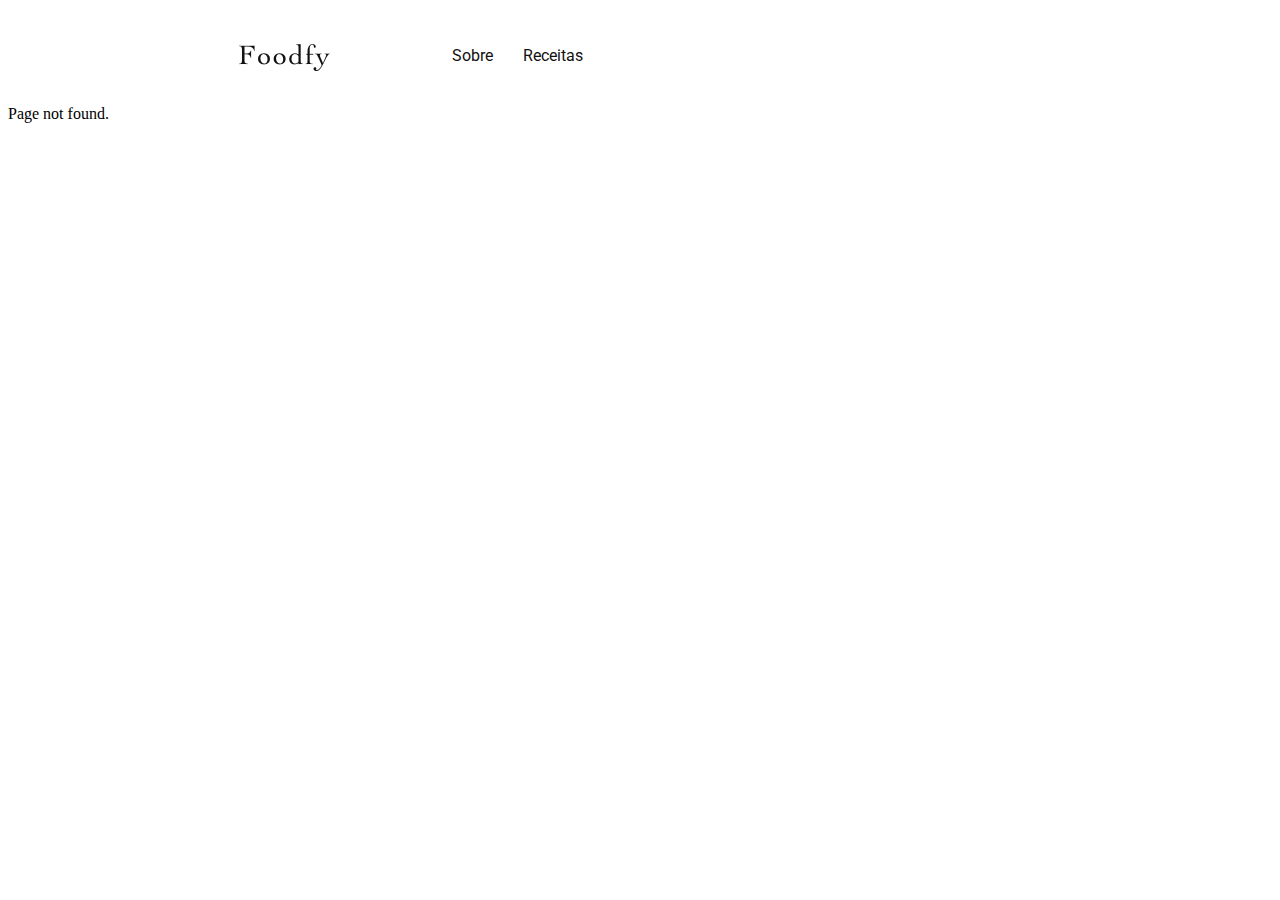
==== index.html @ f1bec28d "header added" ====
<!DOCTYPE html>
<html>

<head>
  <title>Foodfy</title>
  <link href="styles/styles.css" rel="stylesheet">
</head>

</html>

<body>
  <div w3-include-html="header.html"></div>

  <div w3-include-html="footer.html"></div>

  <script src="scripts/scripts.js"></script>

  <script>
    includeHTML();
  </script>

</body>
---- styles/styles.css ----
@import url('https://fonts.googleapis.com/css?family=Roboto&display=swap');

header div {
  display: flex;
}

header div img {
  width: 90.6px;
  height: 26.9px;
  margin: 36.1px 122.4px 30px 231px;
}

header div a.other-links {
  font-family: 'Roboto', sans-serif;
  font-size: 16px;
  color: #111111;
  margin: 38px 30px 36px 0;
  text-decoration: none;
}

header div a.bold-link {
  font-family: 'Roboto', sans-serif;
  font-size: 16px;
  color: #111111;
  margin: 38px 30px 36px 0;
  text-decoration: none;
  font-weight: 700;
}
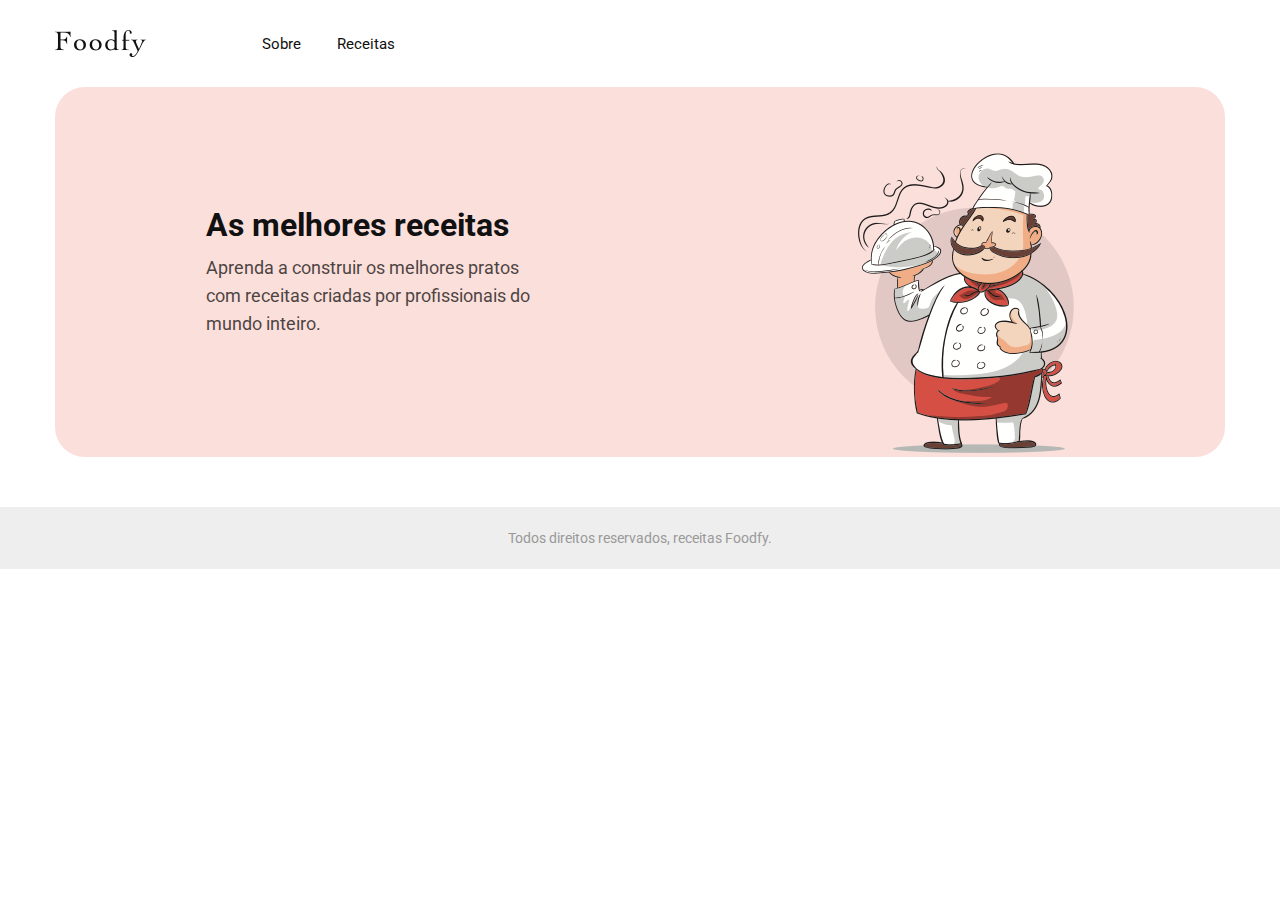
==== commit d839df95: "changes made by Bruna" ====
--- a/index.html
+++ b/index.html
@@ -11,6 +11,25 @@
 <body>
   <div w3-include-html="header.html"></div>
 
+  <section>
+    <div class="container">
+
+      <div class="banner">
+        <div class="text-banner">
+          <h1>As melhores receitas</h1>
+          <p>Aprenda a construir os melhores pratos
+            com receitas criadas por profissionais
+            do mundo inteiro.
+          </p>
+        </div>
+        <div class="img-banner">
+          <img src="layouts/assets/chef.png" alt="chef">
+        </div>
+      </div>
+      
+    </div>
+  </section>
+
   <div w3-include-html="footer.html"></div>
 
   <script src="scripts/scripts.js"></script>
--- a/styles/styles.css
+++ b/styles/styles.css
@@ -1,28 +1,186 @@
-@import url('https://fonts.googleapis.com/css?family=Roboto&display=swap');
+@import url('https://fonts.googleapis.com/css?family=Roboto:100,300,400,500,700,900&display=swap');
 
-header div {
-  display: flex;
+/* GENERAL */
+
+* {
+  margin: 0;
+  padding: 0;
+  box-sizing: border-box;
 }
 
-header div img {
-  width: 90.6px;
-  height: 26.9px;
-  margin: 36.1px 122.4px 30px 231px;
+body {
+  font-family: 'Roboto', sans-serif;
 }
 
-header div a.other-links {
-  font-family: 'Roboto', sans-serif;
-  font-size: 16px;
-  color: #111111;
-  margin: 38px 30px 36px 0;
-  text-decoration: none;
+.container {
+  width: 100%;
+  margin-right: auto;
+  margin-left: auto;
+  padding-right: 15px;
+  padding-left: 15px;
 }
 
-header div a.bold-link {
-  font-family: 'Roboto', sans-serif;
-  font-size: 16px;
+@media (min-width: 1170px) {
+  .container {
+    max-width: 1170px;
+    padding: 0;
+  }
+}
+
+/* HEADER PAGE */
+
+header {
+  width: 100%;
+  padding: 30px;
+}
+
+.menu {
+  display: flex;
+  align-items: center;
+}
+
+.brand img {
+  display: block;
+}
+
+.links {
+  margin-left: 100px;
+}
+
+.links a {
+  text-decoration: none;
+  padding: 14px 16px;
+  font-size: 15px;
   color: #111111;
-  margin: 38px 30px 36px 0;
-  text-decoration: none;
+}
+
+.links a:hover {
+  color: #999999;  
+  transition: .5s;
+}
+
+.bold-link {
   font-weight: 700;
+}
+
+/* FOOTER PAGE */
+
+footer {
+  height: 62px;
+  background: #eeeeee;
+  margin-top: 50px;
+}
+
+footer p {
+  font-size: 14px;
+  color: #999999;
+  padding: 23px 0;
+  text-align: center;
+}
+
+/* INDEX PAGE */
+
+.banner {
+  background: #FBDFDB;
+  border-radius: 30px;
+  display: flex;
+  justify-content: space-between;
+  align-items: center;
+}
+
+.text-banner {
+  max-width: 30%;
+  margin: 0 auto;
+}
+
+.text-banner h1 {
+  font-weight: 700;
+  font-size: 32px;
+  color: #111111;
+  margin-bottom: 10px;
+}
+
+.text-banner p {
+  opacity: 0.7;
+  font-weight: 400;
+  font-size: 18px;
+  color: #000000;
+  line-height: 28px;
+}
+
+.img-banner {
+  margin: 66px auto 0;
+}
+
+@media (max-width: 576px) {
+  .img-banner {
+    display: none;
+  }
+
+  .text-banner {
+    max-width: 50%;
+    padding: 30px;
+  }
+
+}
+
+/* ABOUT PAGE */
+.content-about h1 {
+  font-size: 24px;
+  line-height:  34px;
+  color: #111111;
+  margin-bottom: 20px;
+}
+
+.content-about h2 {
+  font-size: 20px;
+  color: #111111;
+  margin-bottom: 20px;
+}
+
+.content-about p {
+  font-size: 18px;
+  color: #444444;
+  line-height: 28px;
+  text-align: justify;
+  margin-bottom: 30px
+}
+
+/* CARDS */
+
+.cards {
+  display: grid;
+  grid-template-columns: repeat(auto-fit, minmax(300px, 1fr));
+  gap: 20px;  
+}
+
+.first-card {
+  margin-top: 20px;
+}
+
+.card__image-container img {
+  border-radius: 15px;
+  overflow: hidden;
+  width: 100%;
+  height: 100%;
+}
+
+.title {
+  font-size: 18px;
+  color: #111111;
+  margin-bottom: 0px;
+}
+
+.description {
+  font-size: 14px;
+  color: #777777;
+  margin-top: 5px;
+  margin-bottom: 30px;
+}
+
+.last-card__description {
+  font-size: 14px;
+  color: #777777;
+  margin-top: 5px;
+  margin-bottom: 0px;
 }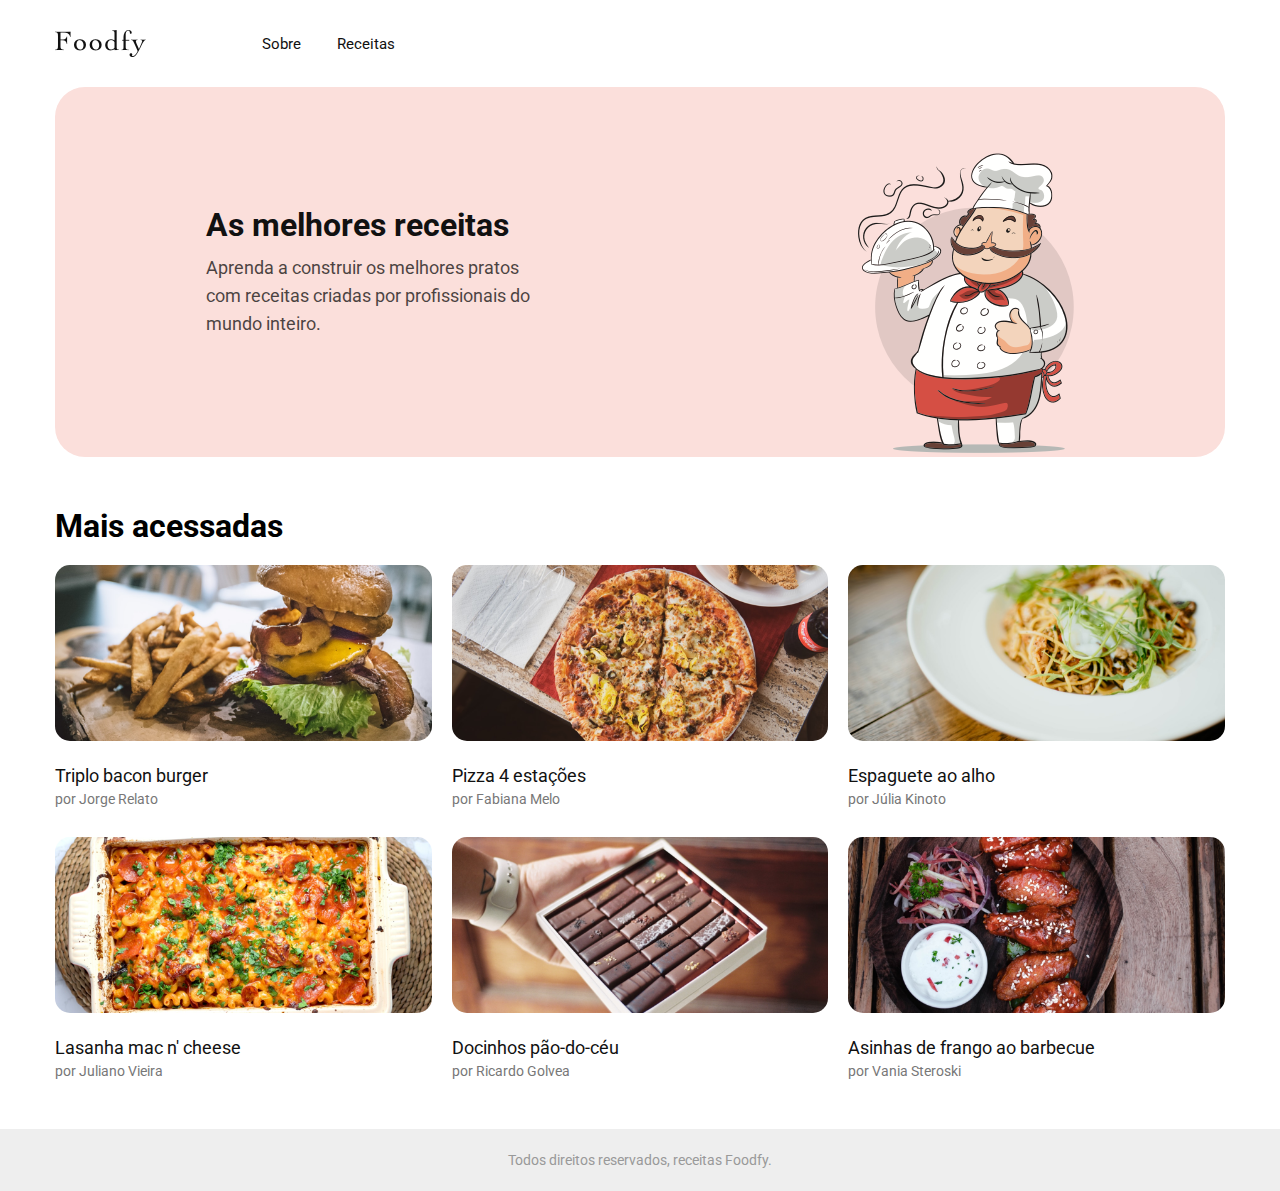
==== commit adcc88cc: "home page new items added, code cleaned and fixes" ====
--- a/index.html
+++ b/index.html
@@ -6,14 +6,23 @@
   <link href="styles/styles.css" rel="stylesheet">
 </head>
 
-</html>
-
 <body>
-  <div w3-include-html="header.html"></div>
+  <header>
+    <div class="container">
+      <div class="menu">
+        <div class="brand">
+          <a href="index.html"><img src="layouts/assets/logo.png" alt="foodfy" /></a>
+        </div>
+        <div class="links">
+          <a id="aboutLink" href="about.html">Sobre</a>
+          <a id="recipesLink" href="recipes.html">Receitas</a>
+        </div>
+      </div>
+    </div>
+  </header>
 
   <section>
     <div class="container">
-
       <div class="banner">
         <div class="text-banner">
           <h1>As melhores receitas</h1>
@@ -26,16 +35,72 @@
           <img src="layouts/assets/chef.png" alt="chef">
         </div>
       </div>
-      
+      <h1 id="most-accessed-title">Mais acessadas</h1>
+      <div class="cards">
+        <div class="first-card">
+          <div class="card-image-container">
+            <img src="layouts/assets/burger.png" alt="burger" />
+          </div>
+          <div class="card-title">
+            <p class="title">Triplo bacon burger</p>
+            <p class="description">por Jorge Relato</p>
+          </div>
+        </div>
+        <div class="first-card">
+          <div class="card-image-container">
+            <img src="layouts/assets/pizza.png" alt="pizza" />
+          </div>
+          <div class="card-title">
+            <p class="title">Pizza 4 estações</p>
+            <p class="description">por Fabiana Melo</p>
+          </div>
+        </div>
+        <div class="first-card">
+          <div class="card-image-container">
+            <img src="layouts/assets/espaguete.png" alt="espaguete" />
+          </div>
+          <div class="card-title">
+            <p class="title">Espaguete ao alho</p>
+            <p class="description">por Júlia Kinoto</p>
+          </div>
+        </div>
+        <div>
+          <div class="card-image-container">
+            <img src="layouts/assets/lasanha.png" alt="lasanha" />
+          </div>
+          <div class="card-title">
+            <p class="title">Lasanha mac n' cheese</p>
+            <p class="last-card-description">por Juliano Vieira</p>
+          </div>
+        </div>
+        <div>
+          <div class="card-image-container">
+            <img src="layouts/assets/doce.png" alt="doce" />
+          </div>
+          <div class="card-title">
+            <p class="title">Docinhos pão-do-céu</p>
+            <p class="last-card-description">por Ricardo Golvea</p>
+          </div>
+        </div>
+        <div>
+          <div class="card-image-container">
+            <img src="layouts/assets/asinhas.png" alt="asinhas" />
+          </div>
+          <div class="card-title">
+            <p class="title">Asinhas de frango ao barbecue</p>
+            <p class="last-card-description">por Vania Steroski</p>
+          </div>
+        </div>
+      </div>
     </div>
   </section>
 
-  <div w3-include-html="footer.html"></div>
+  <footer>
+    <p>Todos direitos reservados, receitas Foodfy.</p>
+  </footer>
 
   <script src="scripts/scripts.js"></script>
 
-  <script>
-    includeHTML();
-  </script>
+</body>
 
-</body>+</html>--- a/styles/styles.css
+++ b/styles/styles.css
@@ -130,6 +130,7 @@
   line-height:  34px;
   color: #111111;
   margin-bottom: 20px;
+  margin-top: 20px;
 }
 
 .content-about h2 {
@@ -148,6 +149,10 @@
 
 /* CARDS */
 
+#most-accessed-title {
+  margin-top: 50px;
+}
+
 .cards {
   display: grid;
   grid-template-columns: repeat(auto-fit, minmax(300px, 1fr));
@@ -158,11 +163,15 @@
   margin-top: 20px;
 }
 
-.card__image-container img {
+.card-image-container img {
   border-radius: 15px;
   overflow: hidden;
   width: 100%;
   height: 100%;
+}
+
+.card-title {
+  margin-top: 20px;
 }
 
 .title {
@@ -175,10 +184,10 @@
   font-size: 14px;
   color: #777777;
   margin-top: 5px;
-  margin-bottom: 30px;
+  margin-bottom: 10px;
 }
 
-.last-card__description {
+.last-card-description {
   font-size: 14px;
   color: #777777;
   margin-top: 5px;
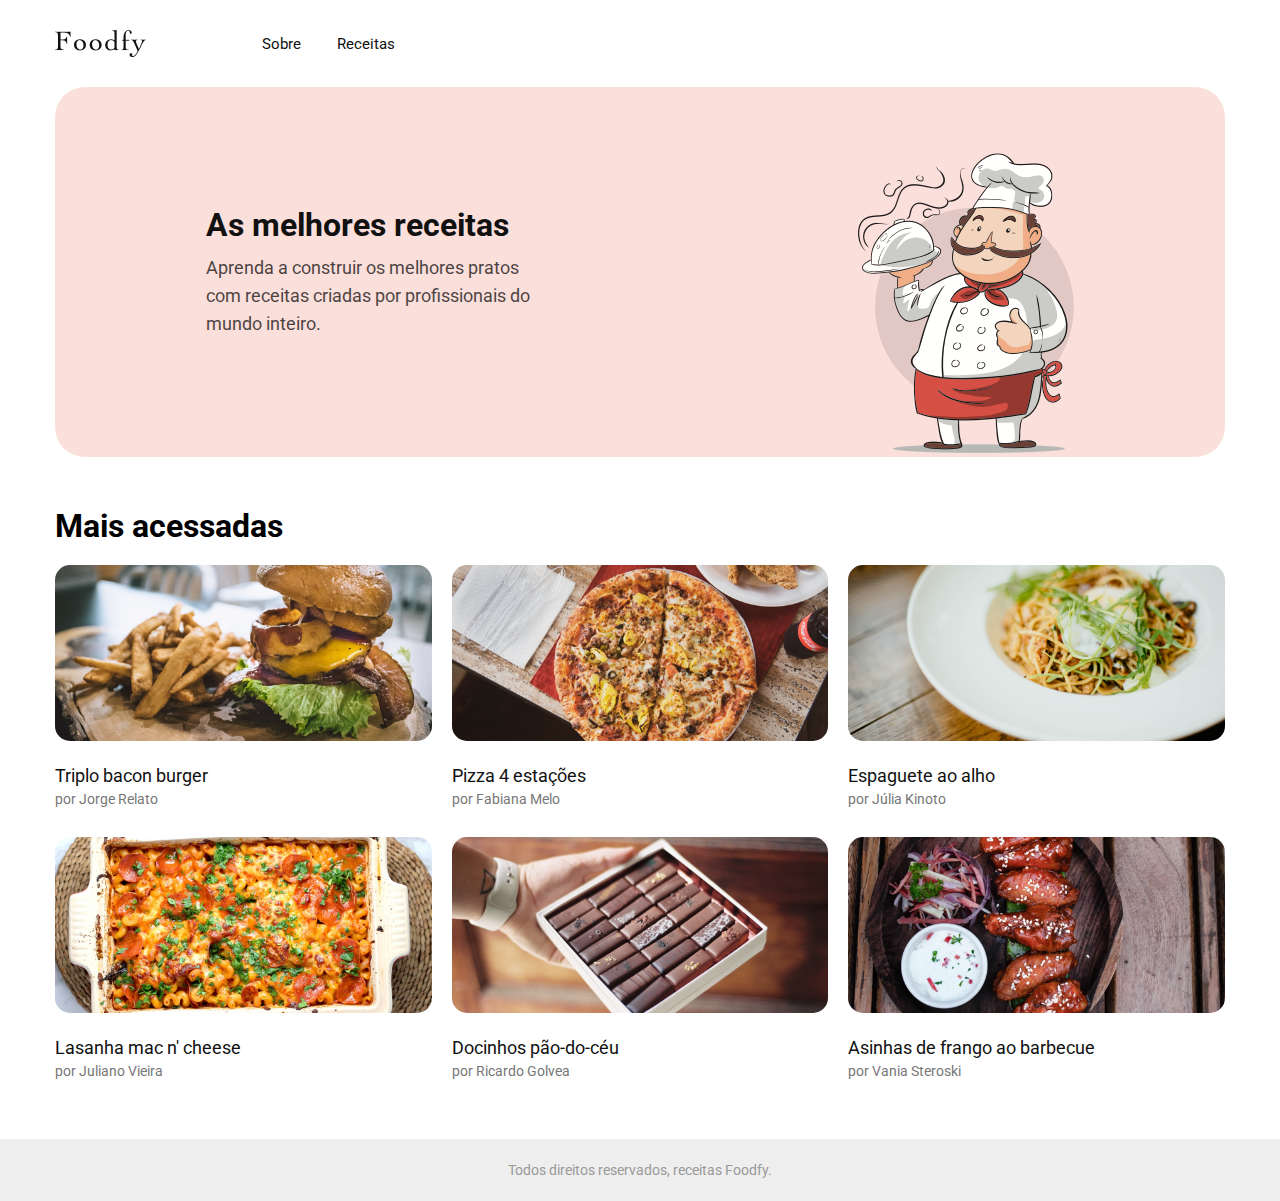
==== commit a03c910c: "code refactored and modal implemented" ====
--- a/index.html
+++ b/index.html
@@ -35,60 +35,79 @@
           <img src="layouts/assets/chef.png" alt="chef">
         </div>
       </div>
+      
       <h1 id="most-accessed-title">Mais acessadas</h1>
+      
       <div class="cards">
-        <div class="first-card">
-          <div class="card-image-container">
+        <div class="card">
+          <div class="image-card">
             <img src="layouts/assets/burger.png" alt="burger" />
           </div>
-          <div class="card-title">
-            <p class="title">Triplo bacon burger</p>
-            <p class="description">por Jorge Relato</p>
+          <div class="title-card">
+            <h3>Triplo bacon burger</h3>
+          </div>
+          <div class="info-card">
+            <p>por Jorge Relato</p>
           </div>
         </div>
-        <div class="first-card">
-          <div class="card-image-container">
+  
+        <div class="card">
+          <div class="image-card">
             <img src="layouts/assets/pizza.png" alt="pizza" />
           </div>
-          <div class="card-title">
-            <p class="title">Pizza 4 estações</p>
-            <p class="description">por Fabiana Melo</p>
+          <div class="title-card">
+            <h3>Pizza 4 estações</h3>
+          </div>
+          <div class="info-card">
+            <p>por Fabiana Melo</p>
           </div>
         </div>
-        <div class="first-card">
-          <div class="card-image-container">
+  
+        <div class="card">
+          <div class="image-card">
             <img src="layouts/assets/espaguete.png" alt="espaguete" />
           </div>
-          <div class="card-title">
-            <p class="title">Espaguete ao alho</p>
-            <p class="description">por Júlia Kinoto</p>
+          <div class="title-card">
+            <h3>Espaguete ao alho</h3>
+          </div>
+          <div class="info-card">
+            <p>por Júlia Kinoto</p>
           </div>
         </div>
-        <div>
-          <div class="card-image-container">
+  
+        <div class="card">
+          <div class="image-card">
             <img src="layouts/assets/lasanha.png" alt="lasanha" />
           </div>
-          <div class="card-title">
-            <p class="title">Lasanha mac n' cheese</p>
-            <p class="last-card-description">por Juliano Vieira</p>
+          <div class="title-card">
+            <h3>Lasanha mac n' cheese</h3>
+          </div>
+          <div class="info-card">
+            <p>por Juliano Vieira</p>
           </div>
         </div>
-        <div>
-          <div class="card-image-container">
+  
+        <div class="card">
+          <div class="image-card">
             <img src="layouts/assets/doce.png" alt="doce" />
           </div>
-          <div class="card-title">
-            <p class="title">Docinhos pão-do-céu</p>
-            <p class="last-card-description">por Ricardo Golvea</p>
+          <div class="title-card">
+            <h3>Docinhos pão-do-céu</h3>
+          </div>
+          <div class="info-card">
+            <p>por Ricardo Golvea</p>
           </div>
         </div>
-        <div>
-          <div class="card-image-container">
+  
+        <div class="card">
+          <div class="image-card">
             <img src="layouts/assets/asinhas.png" alt="asinhas" />
           </div>
-          <div class="card-title">
-            <p class="title">Asinhas de frango ao barbecue</p>
-            <p class="last-card-description">por Vania Steroski</p>
+          <div class="title-card">
+            <h3>Asinhas de frango ao barbecue</h3>
+          </div>
+          <div class="info-card">
+            <p>por Vania Steroski</p>
           </div>
         </div>
       </div>
--- a/styles/styles.css
+++ b/styles/styles.css
@@ -153,43 +153,108 @@
   margin-top: 50px;
 }
 
-.cards {
+.cards .container {
   display: grid;
   grid-template-columns: repeat(auto-fit, minmax(300px, 1fr));
   gap: 20px;  
 }
 
-.first-card {
-  margin-top: 20px;
-}
-
-.card-image-container img {
+.cards {
+  margin-top: 20px;
+  display: grid;
+  grid-template-columns: repeat(auto-fit, minmax(300px, 1fr));
+  gap: 20px; 
+}
+
+.image-card img {
   border-radius: 15px;
   overflow: hidden;
   width: 100%;
   height: 100%;
 }
 
-.card-title {
-  margin-top: 20px;
-}
-
-.title {
+.title-card {
+  margin-top: 20px;
+}
+
+.title-card h3 {
   font-size: 18px;
   color: #111111;
   margin-bottom: 0px;
-}
-
-.description {
+  font-weight: 400;
+}
+
+.info-card p {
   font-size: 14px;
   color: #777777;
   margin-top: 5px;
   margin-bottom: 10px;
 }
 
-.last-card-description {
-  font-size: 14px;
+/* MODAL */
+
+.modal-overlay {
+  background-color: rgba(0, 0, 0, 0.7);
+  width: 100%;
+  height: 100%;
+  position: fixed;
+  top: 0;
+  opacity: 0;
+  visibility: hidden;
+}
+
+.modal-overlay.active {
+  opacity: 1;
+  visibility: visible;
+}
+
+.modal {
+  background-color: white;
+  width: 660px;
+  height: 413px;
+  margin: 20vh auto;
+  position: relative;
+  border-radius: 16px 16px;
+}
+
+.image-modal img {
+  flex: 1;
+  width: 100%;
+  max-width: 600px;
+  height: 100%;
+  max-height: 200px;
+  margin: 30px 30px 0;
+  border-radius: 15px;
+}
+
+.title-modal {
+  margin-top: 20px;
+}
+
+.title-modal h3 {
+  font-size: 24px;
+  color: #111111;
+  margin-bottom: 0px;
+  text-align: center;
+  font-weight: 400;
+}
+
+.info-modal p {
+  font-size: 18px;
   color: #777777;
   margin-top: 5px;
-  margin-bottom: 0px;
+  margin-bottom: 60px;
+  text-align: center;
+}
+
+.close-modal {
+  font-size: 16px;
+  color: #999999;
+  cursor: pointer;
+  text-decoration: none;
+  margin: auto;
+}
+
+.btn-close {
+  display: flex;
 }